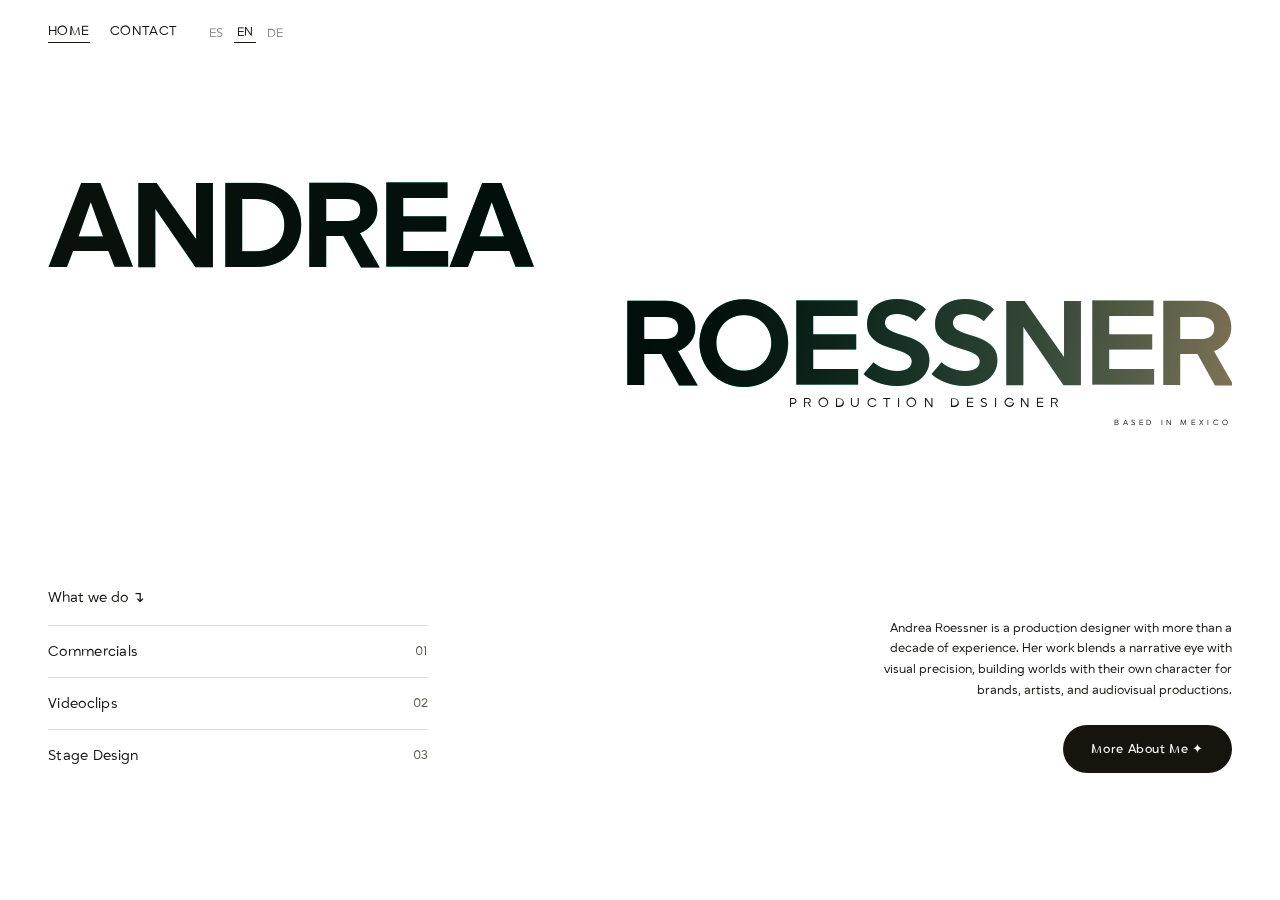
==== index.html @ 3657952a "Initial commit: sitio portafolio Andrea Roessner Sitio estático HTML/CSS/JS sin build step, con home" ====
<!DOCTYPE html>
<html lang="es">
<head>
<meta charset="utf-8">
<meta name="viewport" content="width=device-width, initial-scale=1">
<title>Andrea Roessner — Production Designer</title>
<meta name="description" content="Andrea Roessner, production designer specialized in commercials, music videos and stage design.">
<link rel="stylesheet" href="css/style.css">
</head>
<body>

<div class="page">
  <div data-nav="home"></div>

  <section class="hero" id="hero">
    <div class="hero__bg" data-bg="commercials"><img src="assets/comerciales-bg.jpg" alt=""></div>
    <div class="hero__bg" data-bg="videoclips"><img src="assets/videoclips-bg.jpg" alt=""></div>
    <div class="hero__bg" data-bg="stagedesign"><img src="assets/escenografias-bg.jpg" alt=""></div>
    <div class="hero__overlay" data-overlay="commercials"></div>
    <div class="hero__overlay" data-overlay="videoclips"></div>
    <div class="hero__overlay" data-overlay="stagedesign"></div>

    <div class="hero__name">
      <div class="hero__name-line hero__name-line--andrea aurora-text aurora-5 aurora-commercials" id="name-andrea">ANDREA</div>
      <div class="hero__name-line hero__name-line--roessner aurora-text aurora-5 aurora-commercials" id="name-roessner"><span>RO</span><span id="essner-start">ESSNER</span></div>
      <div class="hero__role" id="role-label" data-i18n="home.role"></div>
      <div class="hero__location" data-i18n="home.location"></div>
    </div>

    <div class="hero__row">
      <div>
        <div class="hero__what" data-i18n="home.whatWeDo"></div>
        <div id="what-we-do-list">
          <div class="hero__list-item" data-hover="commercials">
            <span data-i18n="home.serviceCommercials"></span>
            <span>01</span>
          </div>
          <div class="hero__list-item" data-hover="videoclips">
            <span data-i18n="home.serviceVideoclips"></span>
            <span>02</span>
          </div>
          <div class="hero__list-item" data-hover="stagedesign">
            <span data-i18n="home.serviceStagedesign"></span>
            <span>03</span>
          </div>
        </div>
      </div>

      <div class="hero__about">
        <p data-i18n="home.about"></p>
        <a href="mailto:hola@andrearoessner.com" class="hero__cta" data-i18n="home.cta"></a>
      </div>
    </div>
  </section>
</div>

<script src="js/i18n.js"></script>
<script src="js/partials.js"></script>
<script src="js/main.js"></script>
<script src="js/home.js"></script>
</body>
</html>
---- css/style.css ----
/* ===== Fonts ===== */
@font-face { font-family: 'Grift'; src: url('../assets/fonts/Grift-Regular.ttf') format('truetype'); font-weight: 400; font-display: swap; }
@font-face { font-family: 'Grift'; src: url('../assets/fonts/Grift-Medium.ttf') format('truetype'); font-weight: 500; font-display: swap; }
@font-face { font-family: 'Grift'; src: url('../assets/fonts/Grift-SemiBold.ttf') format('truetype'); font-weight: 600; font-display: swap; }
@font-face { font-family: 'Grift'; src: url('../assets/fonts/Grift-Bold.ttf') format('truetype'); font-weight: 700; font-display: swap; }
@font-face { font-family: 'Grift'; src: url('../assets/fonts/Grift-Black.ttf') format('truetype'); font-weight: 900; font-display: swap; }

/* ===== Tokens ===== */
:root {
  --ink: #17140E;
  --ink-soft: #6B6558;
  --paper: #FFFFFF;
  --cream: #F5F3EE;
  --border: rgba(23, 20, 14, 0.15);
  --border-active: rgba(245, 243, 238, 0.35);
}

* { box-sizing: border-box; }
html, body { margin: 0; padding: 0; }
body {
  background: var(--paper);
  color: var(--ink);
  font-family: 'Grift', sans-serif;
  min-height: 100vh;
  overflow-x: hidden;
}
a { color: var(--ink); text-decoration: none; }
img { max-width: 100%; }

/* ===== Keyframes ===== */
@keyframes fadeUp { from { opacity: 0; transform: translateY(28px); } to { opacity: 1; transform: translateY(0); } }
@keyframes fadeInLeft { from { opacity: 0; transform: translateX(-40px); } to { opacity: 1; transform: translateX(0); } }
@keyframes fadeInRight { from { opacity: 0; transform: translateX(40px); } to { opacity: 1; transform: translateX(0); } }
@keyframes auroraMove {
  0% { background-position: 0% 50%, 100% 0%, 0% 100%, 100% 100%; }
  50% { background-position: 100% 50%, 0% 100%, 100% 0%, 0% 0%; }
  100% { background-position: 0% 50%, 100% 0%, 0% 100%, 100% 100%; }
}
@keyframes galleryMarquee { from { transform: translateX(0); } to { transform: translateX(-50%); } }
@keyframes spin { to { transform: rotate(360deg); } }

/* ===== Aurora gradient text ===== */
.aurora-text {
  background-image:
    radial-gradient(circle at 20% 30%, var(--a1, #00c2ff) 0%, transparent 45%),
    radial-gradient(circle at 80% 20%, var(--a2, #ffc640) 0%, transparent 45%),
    radial-gradient(circle at 20% 80%, var(--a3, #33ff8c) 0%, transparent 45%),
    radial-gradient(circle at 80% 80%, var(--a4, #e54cff) 0%, transparent 45%);
  background-size: 220% 220%;
  background-color: var(--ink);
  background-blend-mode: multiply;
  -webkit-background-clip: text;
  background-clip: text;
  color: transparent;
  -webkit-text-fill-color: transparent;
  animation: auroraMove 14s ease-in-out infinite;
  transition: background-color 0.5s ease;
}
.aurora-text.aurora-5 {
  background-image:
    radial-gradient(circle at 20% 30%, var(--a1) 0%, transparent 45%),
    radial-gradient(circle at 80% 20%, var(--a2) 0%, transparent 45%),
    radial-gradient(circle at 20% 80%, var(--a3) 0%, transparent 45%),
    radial-gradient(circle at 80% 80%, var(--a4) 0%, transparent 45%),
    radial-gradient(circle at 50% 50%, var(--a5) 0%, transparent 50%);
}
.aurora-commercials { --a1:#00C2CB; --a2:#FFE38A; --a3:#7FE0D4; --a4:#FF5D8F; --a5:#FF9A76; }
.aurora-talk { --a1:#7EC8E3; --a2:#3B82C4; --a3:#A9DDF3; --a4:#1E3A6E; --a5:#5AA9DC; }
.aurora-pink { --a1:#E6007E; --a2:#FF4FA3; --a3:#C90067; --a4:#FF80C0; --a5:#F0006B; }

/* ===== Nav ===== */
.nav {
  position: fixed;
  top: 0; left: 0; right: 0;
  z-index: 30;
  display: flex;
  align-items: center;
  justify-content: space-between;
  flex-wrap: wrap;
  gap: 10px 24px;
  padding: 22px 48px;
  background: rgba(255,255,255,0.9);
  transition: background-color 0.5s ease;
}
.nav.nav--transparent { background: transparent; }
.nav__logo {
  font-weight: 700;
  font-size: 16px;
  letter-spacing: 0.02em;
}
.nav__links {
  display: flex;
  align-items: center;
  flex-wrap: wrap;
  gap: 12px 20px;
  font-size: 14px;
  letter-spacing: 0.03em;
}
@media (max-width: 700px) {
  .nav { padding: 16px 20px; }
  .nav__logo { font-size: 13px; }
  .nav__links { font-size: 12px; gap: 8px 14px; }
  .lang-switch { margin-left: 0; }
}
.nav__links a {
  color: inherit;
  border-bottom: 1px solid transparent;
  transition: color 0.25s ease, border-color 0.25s ease;
  padding-bottom: 2px;
}
.nav__links a:hover,
.nav__links a[aria-current="page"] { border-bottom-color: currentColor; }

.nav--transparent { color: var(--ink); transition: color 0.5s ease; }
.nav--transparent.on-image { color: var(--cream); }

.lang-switch {
  display: flex;
  gap: 8px;
  font-size: 12px;
  letter-spacing: 0.05em;
  margin-left: 8px;
}
.lang-switch button {
  appearance: none;
  background: none;
  border: none;
  font-family: 'Grift', sans-serif;
  color: inherit;
  opacity: 0.5;
  cursor: pointer;
  padding: 2px 3px;
  transition: opacity 0.25s ease;
}
.lang-switch button:hover { opacity: 0.9; }
.lang-switch button[aria-current="true"] {
  opacity: 1;
  border-bottom: 1px solid currentColor;
}

/* Hamburger (Home page uses this instead of link list) */
.nav__burger {
  cursor: pointer;
  display: flex;
  flex-direction: column;
  gap: 5px;
  padding: 6px;
}
.nav__burger span { width: 22px; height: 2px; background: currentColor; display: block; transition: background-color 0.5s ease; }
.nav__dropdown {
  position: absolute;
  top: 100%; right: 0;
  margin-top: 8px;
  background: var(--paper);
  color: var(--ink);
  border: 1px solid var(--border);
  border-radius: 8px;
  padding: 10px 0;
  min-width: 180px;
  box-shadow: 0 12px 32px rgba(0,0,0,0.12);
  display: none;
  flex-direction: column;
}
.nav__dropdown.open { display: flex; }
.nav__dropdown a {
  padding: 10px 20px;
  font-size: 14px;
  letter-spacing: 0.03em;
  transition: background-color 0.2s ease;
}
.nav__dropdown a:hover { background: rgba(0,0,0,0.04); }
.nav__dropdown .lang-switch { padding: 8px 20px 2px; margin-left: 0; }

/* ===== Footer ===== */
.footer {
  display: grid;
  grid-template-columns: 1fr auto 1fr;
  align-items: center;
  padding: 20px 48px;
  font-size: 12px;
  letter-spacing: 0.02em;
  color: var(--ink-soft);
  margin-top: auto;
}
.footer__credit { justify-self: start; transition: color 0.25s ease; }
.footer__copy { justify-self: center; white-space: nowrap; }
.footer__social { display: flex; gap: 16px; justify-self: end; }
.footer__social a { color: var(--ink-soft); transition: color 0.25s ease; }
.footer__social a:hover { color: var(--ink); }
@media (max-width: 640px) {
  .footer {
    grid-template-columns: 1fr;
    justify-items: center;
    gap: 10px;
    padding: 24px 20px;
    text-align: center;
  }
  .footer__credit, .footer__copy, .footer__social { justify-self: center; }
  .footer__copy { white-space: normal; }
}

.page {
  min-height: 100vh;
  display: flex;
  flex-direction: column;
}

/* ===== Let's Talk CTA ===== */
.talk-section {
  display: flex;
  flex-direction: column;
  align-items: center;
  padding: 120px 48px 80px;
  text-align: center;
}
.talk-cta {
  font-weight: 900;
  font-size: clamp(56px, 9vw, 160px);
  letter-spacing: -0.01em;
  transition: opacity 0.25s ease;
  line-height: 1;
}
.talk-cta:hover { opacity: 0.6; }
.talk-email {
  font-weight: 500;
  font-size: 18px;
  letter-spacing: 0.02em;
  color: var(--ink-soft);
  transition: color 0.25s ease;
  margin-top: 12px;
  display: inline-block;
}
.talk-email:hover { color: var(--ink); }

/* ===== Category grid (Comerciales/Videoclips/Escenografias) ===== */
.category-hero {
  padding: 170px 48px 40px;
  text-align: center;
}
.category-hero h1 {
  font-weight: 700;
  font-size: clamp(52px, 9vw, 120px);
  line-height: 0.95;
  letter-spacing: -0.02em;
  margin: 0;
}
.category-blurb {
  max-width: 560px;
  margin: 20px auto 0;
  font-size: 14px;
  color: var(--ink-soft);
  line-height: 1.6;
}
.project-grid {
  padding: 0 18px 50px;
  display: grid;
  grid-template-columns: repeat(3, minmax(0, 1fr));
  gap: 28px 20px;
}
@media (max-width: 900px) { .project-grid { grid-template-columns: repeat(2, minmax(0,1fr)); } }
@media (max-width: 560px) { .project-grid { grid-template-columns: 1fr; } }

.project-card { display: block; color: inherit; }
.project-card__media {
  position: relative;
  overflow: hidden;
  margin-bottom: 8px;
  border-radius: 10px;
  height: 215px;
  background: #17140E;
}
.project-card__media iframe {
  position: absolute;
  top: 50%; left: 50%;
  width: 100%; height: 100%;
  min-width: 100%; min-height: 100%;
  transform: translate(-50%, -50%) scale(1.4);
  border: 0;
  pointer-events: none;
}
.project-card__media img {
  position: absolute;
  inset: 0;
  width: 100%; height: 100%;
  object-fit: cover;
}
.project-card__overlay {
  position: absolute;
  inset: 0;
  background: rgba(0,0,0,0.55);
  opacity: 0;
  transition: opacity 0.3s ease;
  display: flex;
  align-items: flex-end;
  justify-content: space-between;
  padding: 10px 10px 14px;
  z-index: 2;
}
.project-card:hover .project-card__overlay { opacity: 1; }
.project-card:hover .project-card__media img,
.project-card:hover .project-card__media iframe { transform: translate(-50%, -50%) scale(1.46); }
.project-card__media img { transition: transform 0.6s ease; }
.project-card__media iframe { transition: transform 0.6s ease; }
.project-card__overlay span { color: var(--cream); font-size: 11px; letter-spacing: 0.02em; }
.project-card__title {
  font-weight: 500;
  font-size: 16px;
  display: inline-block;
  border-bottom: 1px solid transparent;
  transition: border-color 0.3s ease;
}
.project-card:hover .project-card__title { border-bottom-color: var(--ink); }

/* ===== Home hero ===== */
.hero {
  position: relative;
  overflow: hidden;
  display: flex;
  flex-direction: column;
  padding: 130px 48px 56px;
  flex: 1;
}
.hero__bg {
  position: absolute;
  inset: 0;
  opacity: 0;
  transition: opacity 0.7s ease;
}
.hero__bg img { width: 100%; height: 100%; object-fit: cover; }
.hero__bg.active { opacity: 1; }
.hero__overlay {
  position: absolute;
  inset: 0;
  background: rgba(0,0,0,0.45);
  opacity: 0;
  transition: opacity 0.7s ease;
  pointer-events: none;
}
.hero__overlay.active { opacity: 1; }

.hero__name {
  position: relative;
  z-index: 2;
  margin-top: 40px;
}
.hero__name-line {
  font-weight: 700;
  font-size: clamp(52px, 10vw, 140px);
  line-height: 0.92;
  letter-spacing: -0.02em;
  transition: color 0.5s ease, text-align 0.4s ease;
}
.hero__name-line--andrea {
  text-align: left;
  animation: fadeInLeft 1s ease-out 0.15s both, auroraMove 14s ease-in-out infinite;
}
.hero__name-line--roessner {
  text-align: right;
  animation: fadeInRight 1s ease-out 0.35s both, auroraMove 14s ease-in-out infinite reverse;
}
.hero__name-line--andrea.justify-left { text-align: left; }

.hero__role {
  font-size: 14px;
  letter-spacing: 0.45em;
  margin-top: -12px;
  text-transform: uppercase;
  transition: color 0.5s ease, margin-left 0.2s ease;
  text-align: left;
}
.hero__location {
  font-size: 8px;
  letter-spacing: 0.45em;
  margin-top: 6px;
  text-transform: uppercase;
  transition: color 0.5s ease;
  text-align: right;
}

.hero__row {
  position: relative;
  z-index: 2;
  display: grid;
  grid-template-columns: minmax(260px, 380px) 1fr;
  gap: 60px;
  margin-top: 160px;
  animation: fadeUp 0.9s ease-out 0.3s both;
}
@media (max-width: 760px) {
  .hero__row { grid-template-columns: 1fr; margin-top: 80px; }
  .hero__about { align-items: flex-start !important; text-align: left !important; }
  .hero__about p { text-align: left !important; width: auto !important; }
  .hero__role {
    margin-left: 0 !important;
    margin-top: 14px;
    letter-spacing: 0.25em;
    text-align: left;
  }
  .hero__location { text-align: left; letter-spacing: 0.25em; }
  .hero__name-line { letter-spacing: -0.01em; }
}
.hero__what { font-size: 15px; margin-bottom: 18px; transition: color 0.5s ease; }
.hero__list-item {
  display: flex;
  align-items: center;
  justify-content: space-between;
  padding: 16px 0;
  border-top: 1px solid var(--border);
  cursor: pointer;
  transition: all 0.5s ease;
}
.hero__list-item.active { border-top-color: var(--border-active); color: var(--cream); }
.hero__list-item span:first-child { font-size: 15px; letter-spacing: 0.02em; }
.hero__list-item span:last-child { font-size: 13px; color: #5C5648; transition: color 0.5s ease; }
.hero.on-image .hero__list-item span:last-child { color: rgba(245,243,238,0.7); }

.hero__about {
  display: flex;
  flex-direction: column;
  gap: 24px;
  align-items: flex-end;
}
.hero__about p {
  font-size: 13px;
  line-height: 1.6;
  max-width: 480px;
  margin: 30px 0 0;
  transition: color 0.5s ease;
  text-align: right;
  width: 364px;
  max-width: 100%;
}
.hero__cta {
  display: inline-flex;
  align-items: center;
  gap: 10px;
  font-size: 13px;
  font-weight: 500;
  letter-spacing: 0.05em;
  padding: 16px 28px;
  border-radius: 100px;
  background: var(--ink);
  color: var(--paper);
  transition: transform 0.4s ease, background-color 0.5s ease, color 0.5s ease;
}
.hero__cta:hover { transform: translateY(-2px); }

/* Hero "on-image" state: hovering a What-We-Do item crossfades in a category
   background image, darkens the whole hero, and flips text to cream. */
.hero.on-image .aurora-text { background-color: var(--cream); }
.hero.on-image .hero__role,
.hero.on-image .hero__location,
.hero.on-image .hero__what { color: var(--cream); }
.hero.on-image .hero__about p { color: rgba(245,243,238,0.7); }
.hero.on-image .hero__cta { background: var(--cream); color: var(--ink); }

/* ===== Project detail ===== */
.detail-title-section { padding: 150px 48px 0; padding-top: 115px; }
.detail-title-section h1 {
  font-weight: 900;
  font-size: clamp(48px, 8vw, 110px);
  line-height: 0.95;
  letter-spacing: -0.02em;
  margin: 40px 0 0;
}
.detail-video {
  position: relative;
  overflow: hidden;
  height: 70vh;
  max-height: 760px;
  background: var(--ink);
  cursor: pointer;
  margin-top: 12px;
}
.detail-video iframe {
  position: absolute;
  top: 50%; left: 50%;
  width: 100%; height: 100%;
  min-width: 100%; min-height: 100%;
  transform: translate(-50%, -50%) scale(1.15);
  border: 0;
  pointer-events: none;
}
.detail-video__overlay {
  position: absolute;
  inset: 0;
  background: rgba(0,0,0,0);
  opacity: 0;
  transition: opacity 0.3s ease, background 0.3s ease;
  display: flex;
  align-items: center;
  justify-content: center;
}
.detail-video:hover .detail-video__overlay { opacity: 1; background: rgba(0,0,0,0.75); }
.detail-video__watch {
  display: flex;
  align-items: center;
  gap: 10px;
  border: 1px solid var(--cream);
  border-radius: 100px;
  padding: 14px 32px;
}
.detail-video__watch span { color: var(--cream); font-size: 14px; letter-spacing: 0.15em; font-weight: 600; }

.detail-meta {
  padding: 48px 48px 0;
}
.detail-meta__inner {
  max-width: 1200px;
  margin: 0 auto;
  display: flex;
  gap: 60px;
  justify-content: center;
  flex-wrap: wrap;
}
.detail-meta__item { display: flex; flex-direction: column; align-items: center; }
.detail-meta__label { font-size: 13px; letter-spacing: 0.05em; color: var(--ink-soft); text-transform: uppercase; margin-bottom: 8px; }
.detail-meta__value { font-weight: 700; font-size: 18px; }

.detail-gallery { padding: 64px 0 0; overflow: hidden; }
.detail-gallery__track { display: flex; gap: 20px; width: max-content; animation: galleryMarquee 75s linear infinite; }
.detail-gallery__track.paused { animation-play-state: paused; }
.detail-gallery__item { position: relative; flex: 0 0 420px; aspect-ratio: 16/9; border-radius: 10px; overflow: hidden; cursor: pointer; }
.detail-gallery__item img { width: 100%; height: 100%; object-fit: cover; display: block; }

.lightbox {
  position: fixed; inset: 0;
  background: rgba(23,20,14,0.92);
  z-index: 50;
  display: flex;
  align-items: center;
  justify-content: center;
  padding: 60px;
}
.lightbox[hidden] { display: none; }
.lightbox__frame { position: relative; width: 100%; max-width: 1100px; aspect-ratio: 16/9; }
.lightbox__frame img { width: 100%; height: 100%; object-fit: cover; border-radius: 8px; }
.lightbox__close, .video-fullscreen__close {
  position: absolute;
  top: 32px; right: 48px;
  color: var(--cream);
  font-size: 14px;
  letter-spacing: 0.05em;
  cursor: pointer;
}
.video-fullscreen {
  position: fixed; inset: 0;
  background: #000;
  z-index: 60;
}
.video-fullscreen[hidden] { display: none; }
.video-fullscreen iframe { width: 100%; height: 100%; border: 0; }

/* ===== Contact ===== */
.contact-hero { padding: 170px 48px 0; }
.contact-hero__inner {
  display: flex;
  align-items: baseline;
  justify-content: space-between;
  max-width: 1200px;
  margin: 0 auto;
}
.contact-hero h1 { font-weight: 900; font-size: clamp(52px, 9vw, 120px); line-height: 0.95; letter-spacing: -0.02em; margin: 0; }
.contact-hero__year { font-size: 14px; letter-spacing: 0.03em; color: var(--ink-soft); }

.contact-grid {
  padding: 80px 48px 0;
}
.contact-grid__inner {
  max-width: 1200px;
  margin: 0 auto;
  display: grid;
  grid-template-columns: repeat(4, minmax(0,1fr));
  border-top: 1px solid var(--border);
}
@media (max-width: 700px) { .contact-grid__inner { grid-template-columns: repeat(2, minmax(0,1fr)); } }
.contact-grid__cell {
  display: flex;
  flex-direction: column;
  gap: 16px;
  padding: 32px 24px 32px 0;
  border-bottom: 1px solid var(--border);
  border-right: 1px solid var(--border);
  transition: opacity 0.25s ease;
}
a.contact-grid__cell:hover { opacity: 0.55; }
.contact-grid__label { font-size: 13px; letter-spacing: 0.05em; color: var(--ink-soft); text-transform: uppercase; margin-left: 10px; }
.contact-grid__value { font-weight: 700; font-size: clamp(14px,1.3vw,18px); word-break: break-word; overflow-wrap: break-word; margin-left: 15px; }

.contact-about { padding: 100px 48px 100px; flex: 1; }
.contact-about__inner {
  max-width: 1200px;
  margin: 0 auto;
  display: grid;
  grid-template-columns: minmax(220px,320px) 1fr;
  gap: 60px;
}
@media (max-width: 700px) { .contact-about__inner { grid-template-columns: 1fr; } }
.contact-about__label { font-size: 14px; letter-spacing: 0.02em; color: var(--ink-soft); text-transform: uppercase; }
.contact-about__text { font-size: 22px; line-height: 1.5; margin: 0; max-width: 720px; font-weight: 500; }

/* Fade-in on scroll utility */
[data-reveal] { opacity: 0; transform: translateY(24px); transition: opacity 0.8s ease, transform 0.8s ease; }
[data-reveal].in-view { opacity: 1; transform: translateY(0); }
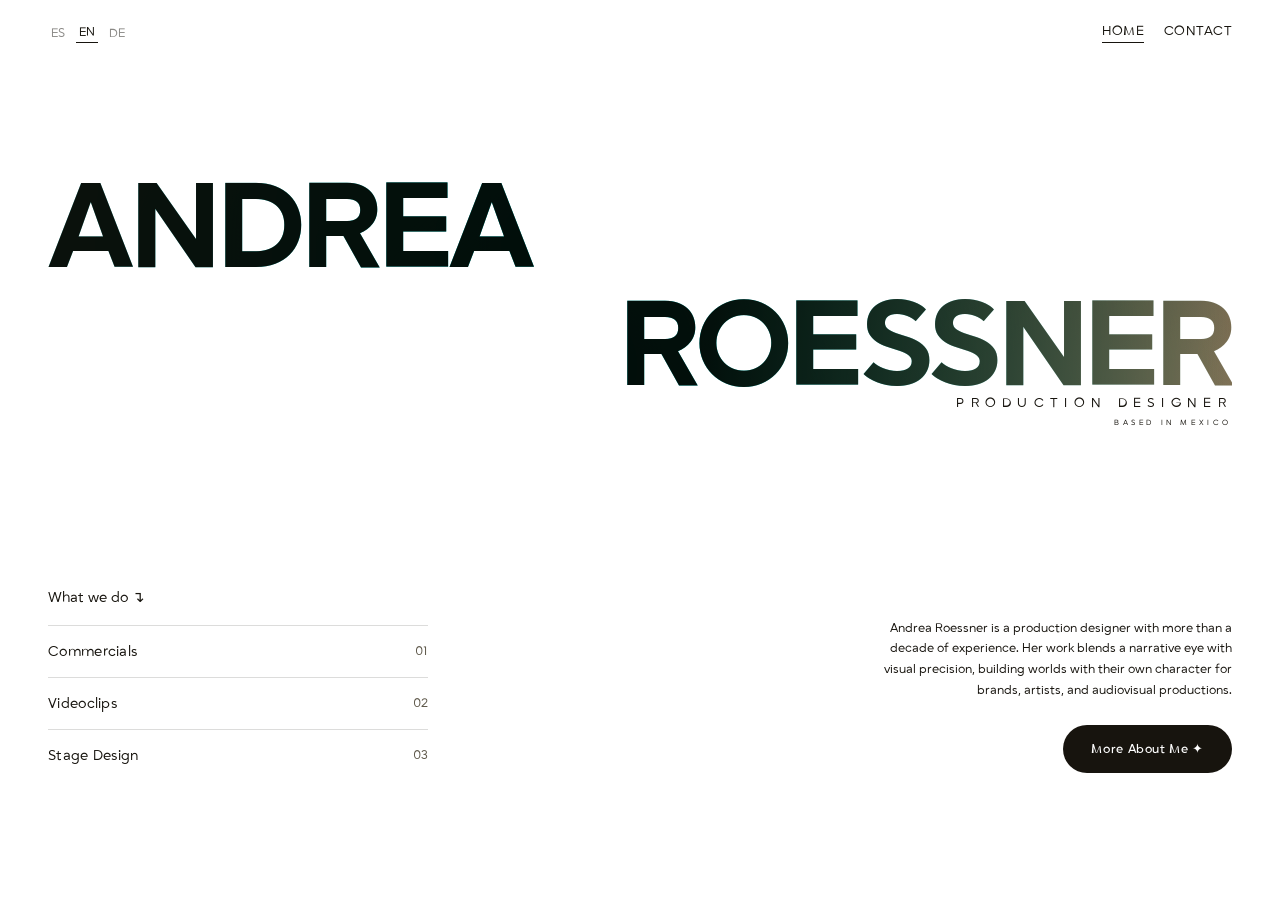
==== commit 69645290: "Ajustes de home/nav y reorganización de proyecto y assets - Quitar el hover que justificaba ROESSNER" ====
--- a/index.html
+++ b/index.html
@@ -22,7 +22,7 @@
 
     <div class="hero__name">
       <div class="hero__name-line hero__name-line--andrea aurora-text aurora-5 aurora-commercials" id="name-andrea">ANDREA</div>
-      <div class="hero__name-line hero__name-line--roessner aurora-text aurora-5 aurora-commercials" id="name-roessner"><span>RO</span><span id="essner-start">ESSNER</span></div>
+      <div class="hero__name-line hero__name-line--roessner aurora-text aurora-5 aurora-commercials" id="name-roessner"><span>RO</span><span>ESSNER</span></div>
       <div class="hero__role" id="role-label" data-i18n="home.role"></div>
       <div class="hero__location" data-i18n="home.location"></div>
     </div>
@@ -31,18 +31,18 @@
       <div>
         <div class="hero__what" data-i18n="home.whatWeDo"></div>
         <div id="what-we-do-list">
-          <div class="hero__list-item" data-hover="commercials">
+          <a class="hero__list-item" data-hover="commercials" href="comerciales.html">
             <span data-i18n="home.serviceCommercials"></span>
             <span>01</span>
-          </div>
-          <div class="hero__list-item" data-hover="videoclips">
+          </a>
+          <a class="hero__list-item" data-hover="videoclips" href="videoclips.html">
             <span data-i18n="home.serviceVideoclips"></span>
             <span>02</span>
-          </div>
-          <div class="hero__list-item" data-hover="stagedesign">
+          </a>
+          <a class="hero__list-item" data-hover="stagedesign" href="escenografias.html">
             <span data-i18n="home.serviceStagedesign"></span>
             <span>03</span>
-          </div>
+          </a>
         </div>
       </div>
 
--- a/css/style.css
+++ b/css/style.css
@@ -88,6 +88,12 @@
   font-size: 16px;
   letter-spacing: 0.02em;
 }
+.nav__right {
+  display: flex;
+  align-items: center;
+  flex-wrap: wrap;
+  gap: 24px;
+}
 .nav__links {
   display: flex;
   align-items: center;
@@ -100,7 +106,6 @@
   .nav { padding: 16px 20px; }
   .nav__logo { font-size: 13px; }
   .nav__links { font-size: 12px; gap: 8px 14px; }
-  .lang-switch { margin-left: 0; }
 }
 .nav__links a {
   color: inherit;
@@ -119,7 +124,6 @@
   gap: 8px;
   font-size: 12px;
   letter-spacing: 0.05em;
-  margin-left: 8px;
 }
 .lang-switch button {
   appearance: none;
@@ -365,8 +369,8 @@
   letter-spacing: 0.45em;
   margin-top: -12px;
   text-transform: uppercase;
-  transition: color 0.5s ease, margin-left 0.2s ease;
-  text-align: left;
+  transition: color 0.5s ease;
+  text-align: right;
 }
 .hero__location {
   font-size: 8px;
@@ -408,6 +412,8 @@
   border-top: 1px solid var(--border);
   cursor: pointer;
   transition: all 0.5s ease;
+  color: inherit;
+  text-decoration: none;
 }
 .hero__list-item.active { border-top-color: var(--border-active); color: var(--cream); }
 .hero__list-item span:first-child { font-size: 15px; letter-spacing: 0.02em; }
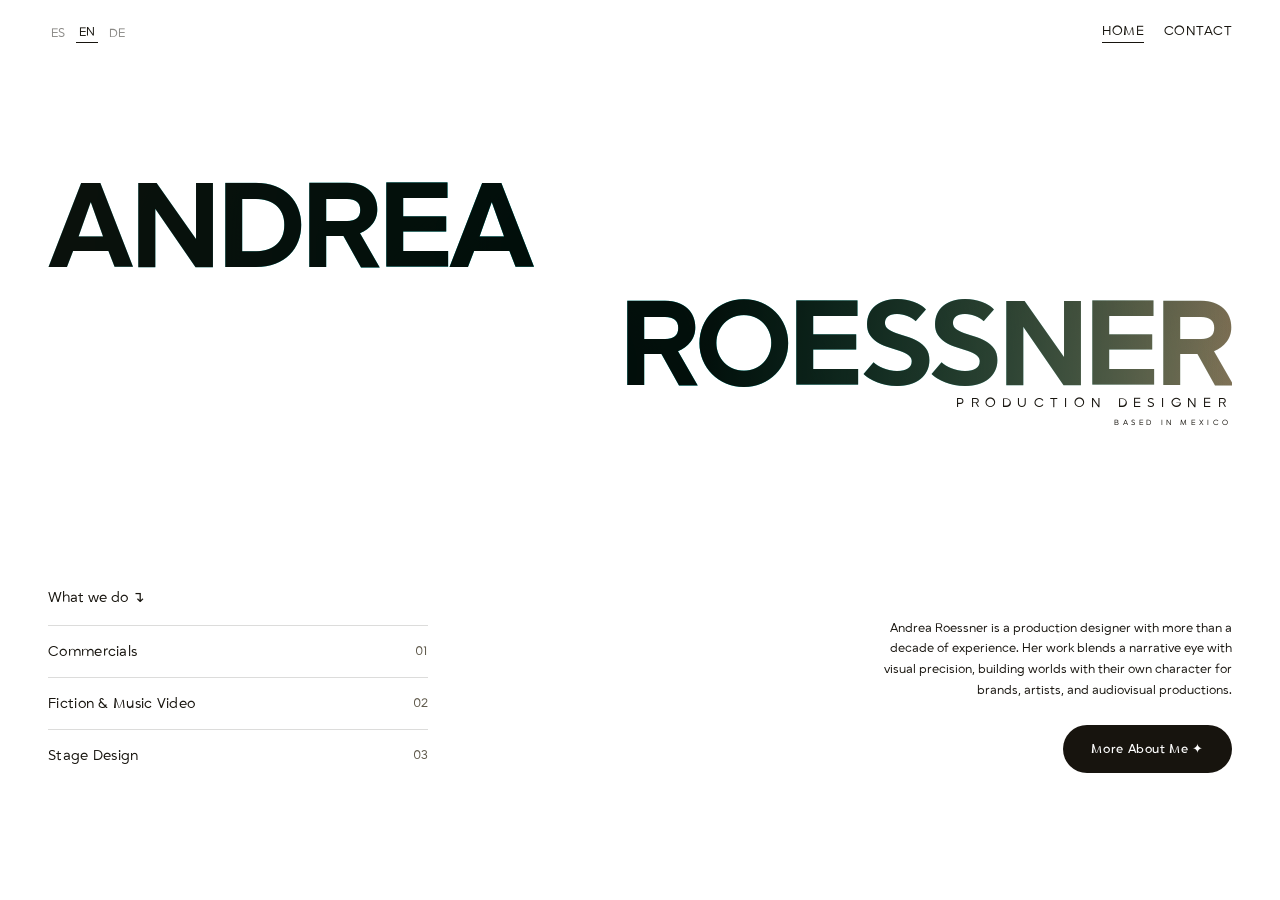
==== commit 424d45eb: "Agregar Price Travel y Pepto-Bismol, actualizar fotos de Gayoso y fondos del home - Agrega los comer" ====
--- a/index.html
+++ b/index.html
@@ -13,9 +13,9 @@
   <div data-nav="home"></div>
 
   <section class="hero" id="hero">
-    <div class="hero__bg" data-bg="commercials"><img src="assets/comerciales-bg.jpg" alt=""></div>
-    <div class="hero__bg" data-bg="videoclips"><img src="assets/videoclips-bg.jpg" alt=""></div>
-    <div class="hero__bg" data-bg="stagedesign"><img src="assets/escenografias-bg.jpg" alt=""></div>
+    <div class="hero__bg" data-bg="commercials"><img src="assets/comerciales-bg_.jpg" alt=""></div>
+    <div class="hero__bg" data-bg="videoclips"><img src="assets/videoclips-bg_.jpg" alt=""></div>
+    <div class="hero__bg" data-bg="stagedesign"><img src="assets/escenografias-bg_.jpg" alt=""></div>
     <div class="hero__overlay" data-overlay="commercials"></div>
     <div class="hero__overlay" data-overlay="videoclips"></div>
     <div class="hero__overlay" data-overlay="stagedesign"></div>
--- a/css/style.css
+++ b/css/style.css
@@ -73,28 +73,28 @@
   position: fixed;
   top: 0; left: 0; right: 0;
   z-index: 30;
-  display: flex;
-  align-items: center;
-  justify-content: space-between;
-  flex-wrap: wrap;
-  gap: 10px 24px;
+  display: grid;
+  grid-template-columns: auto 1fr;
+  align-items: center;
+  row-gap: 6px;
+  column-gap: 24px;
   padding: 22px 48px;
   background: rgba(255,255,255,0.9);
   transition: background-color 0.5s ease;
 }
 .nav.nav--transparent { background: transparent; }
 .nav__logo {
+  grid-column: 1;
+  grid-row: 1;
+  justify-self: start;
   font-weight: 700;
   font-size: 16px;
   letter-spacing: 0.02em;
 }
-.nav__right {
-  display: flex;
-  align-items: center;
-  flex-wrap: wrap;
-  gap: 24px;
-}
 .nav__links {
+  grid-column: 2;
+  grid-row: 1;
+  justify-self: end;
   display: flex;
   align-items: center;
   flex-wrap: wrap;
@@ -102,10 +102,30 @@
   font-size: 14px;
   letter-spacing: 0.03em;
 }
+.nav .lang-switch {
+  grid-column: 2;
+  grid-row: 2;
+  justify-self: end;
+}
+/* Home nav: single row, no logo — lang-switch left, links right */
+.nav--home {
+  display: flex;
+  align-items: center;
+  justify-content: space-between;
+  flex-wrap: wrap;
+  gap: 10px 24px;
+}
 @media (max-width: 700px) {
   .nav { padding: 16px 20px; }
   .nav__logo { font-size: 13px; }
   .nav__links { font-size: 12px; gap: 8px 14px; }
+  .nav:not(.nav--home) {
+    grid-template-columns: 1fr;
+    justify-items: center;
+  }
+  .nav:not(.nav--home) .nav__logo { grid-column: 1; grid-row: 1; justify-self: center; }
+  .nav:not(.nav--home) .nav__links { grid-column: 1; grid-row: 2; justify-self: center; justify-content: center; }
+  .nav:not(.nav--home) .lang-switch { grid-column: 1; grid-row: 3; justify-self: center; }
 }
 .nav__links a {
   color: inherit;
@@ -244,7 +264,7 @@
 .category-hero h1 {
   font-weight: 700;
   font-size: clamp(52px, 9vw, 120px);
-  line-height: 0.95;
+  line-height: 1.1;
   letter-spacing: -0.02em;
   margin: 0;
 }
@@ -284,9 +304,10 @@
 }
 .project-card__media img {
   position: absolute;
-  inset: 0;
+  top: 50%; left: 50%;
   width: 100%; height: 100%;
   object-fit: cover;
+  transform: translate(-50%, -50%);
 }
 .project-card__overlay {
   position: absolute;
@@ -301,11 +322,24 @@
   z-index: 2;
 }
 .project-card:hover .project-card__overlay { opacity: 1; }
-.project-card:hover .project-card__media img,
 .project-card:hover .project-card__media iframe { transform: translate(-50%, -50%) scale(1.46); }
+.project-card:hover .project-card__media img { transform: translate(-50%, -50%) scale(1.12); }
 .project-card__media img { transition: transform 0.6s ease; }
 .project-card__media iframe { transition: transform 0.6s ease; }
 .project-card__overlay span { color: var(--cream); font-size: 11px; letter-spacing: 0.02em; }
+.project-card__watch {
+  position: absolute;
+  top: 50%; left: 50%;
+  transform: translate(-50%, -50%);
+  border: 1px solid var(--cream);
+  border-radius: 100px;
+  padding: 8px 22px;
+  color: var(--cream);
+  font-size: 11px;
+  letter-spacing: 0.15em;
+  font-weight: 600;
+  white-space: nowrap;
+}
 .project-card__title {
   font-weight: 500;
   font-size: 16px;
@@ -497,6 +531,7 @@
   align-items: center;
   justify-content: center;
 }
+.detail-video__overlay[hidden] { display: none; }
 .detail-video:hover .detail-video__overlay { opacity: 1; background: rgba(0,0,0,0.75); }
 .detail-video__watch {
   display: flex;
@@ -507,6 +542,18 @@
   padding: 14px 32px;
 }
 .detail-video__watch span { color: var(--cream); font-size: 14px; letter-spacing: 0.15em; font-weight: 600; }
+.detail-video--stills { cursor: default; }
+.detail-hero-carousel { position: absolute; inset: 0; }
+.detail-hero-carousel img {
+  position: absolute;
+  inset: 0;
+  width: 100%; height: 100%;
+  object-fit: cover;
+  opacity: 0;
+  transition: opacity 1s ease;
+  cursor: pointer;
+}
+.detail-hero-carousel img.active { opacity: 1; }
 
 .detail-meta {
   padding: 48px 48px 0;
@@ -540,7 +587,7 @@
 }
 .lightbox[hidden] { display: none; }
 .lightbox__frame { position: relative; width: 100%; max-width: 1100px; aspect-ratio: 16/9; }
-.lightbox__frame img { width: 100%; height: 100%; object-fit: cover; border-radius: 8px; }
+.lightbox__frame img { width: 100%; height: 100%; object-fit: cover; border-radius: 8px; transition: opacity 0.3s ease; }
 .lightbox__close, .video-fullscreen__close {
   position: absolute;
   top: 32px; right: 48px;
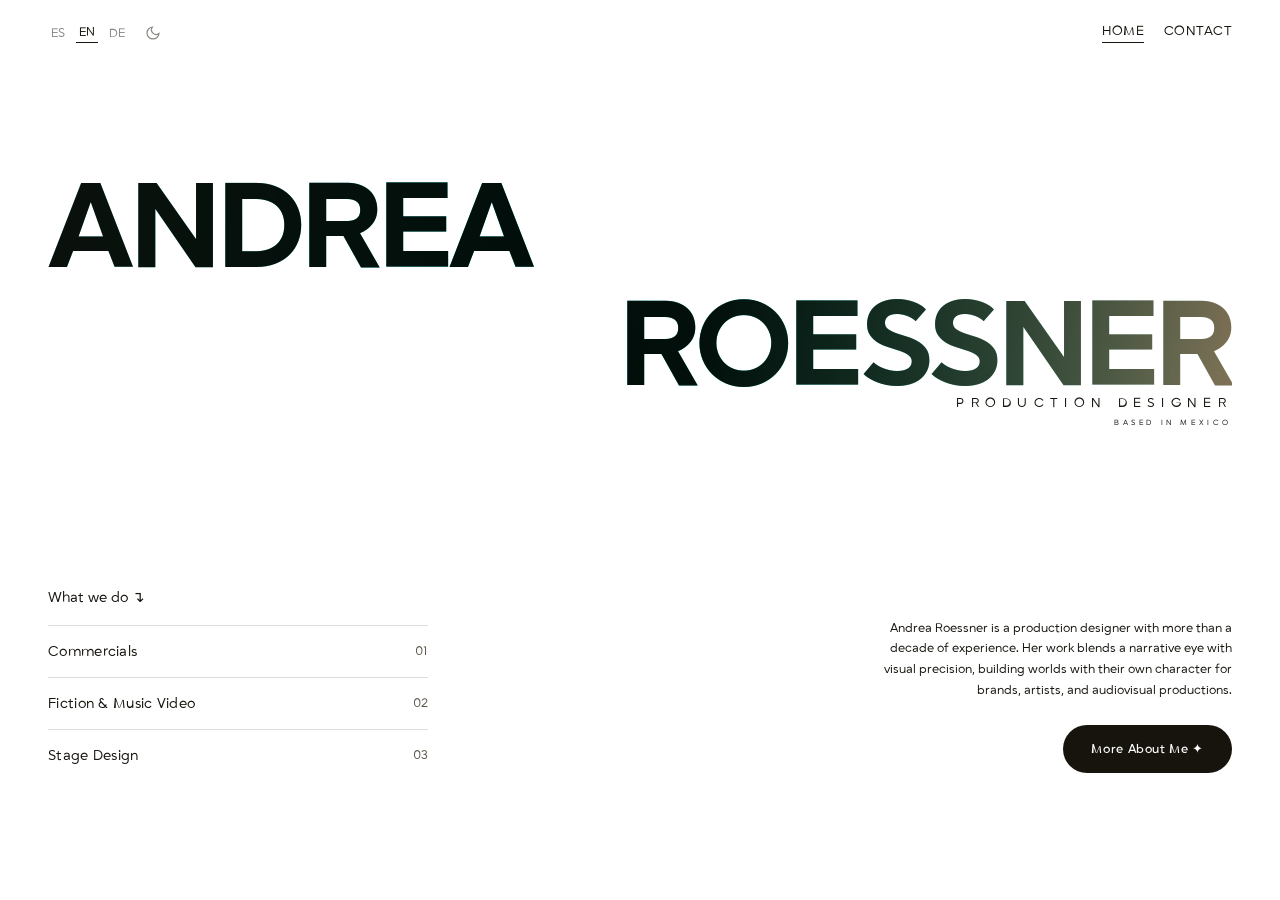
==== commit 525c9527: "Agregar modo oscuro y etiqueta de tipo traducible en tarjetas de proyectos - Botón de tema claro/osc" ====
--- a/index.html
+++ b/index.html
@@ -6,6 +6,7 @@
 <title>Andrea Roessner — Production Designer</title>
 <meta name="description" content="Andrea Roessner, production designer specialized in commercials, music videos and stage design.">
 <link rel="stylesheet" href="css/style.css">
+<script src="js/theme.js"></script>
 </head>
 <body>
 
@@ -48,7 +49,7 @@
 
       <div class="hero__about">
         <p data-i18n="home.about"></p>
-        <a href="mailto:hola@andrearoessner.com" class="hero__cta" data-i18n="home.cta"></a>
+        <a href="https://www.instagram.com/andrea.roessner/" target="_blank" rel="noopener" class="hero__cta" data-i18n="home.cta"></a>
       </div>
     </div>
   </section>
--- a/css/style.css
+++ b/css/style.css
@@ -13,6 +13,22 @@
   --cream: #F5F3EE;
   --border: rgba(23, 20, 14, 0.15);
   --border-active: rgba(245, 243, 238, 0.35);
+  --nav-bg: rgba(255,255,255,0.9);
+  --hover-bg: rgba(0,0,0,0.04);
+  --hero-num: #5C5648;
+  color-scheme: light;
+}
+
+/* Dark mode: black background, light text */
+:root[data-theme="dark"] {
+  --ink: #F5F3EE;
+  --ink-soft: #A39D90;
+  --paper: #000000;
+  --border: rgba(245, 243, 238, 0.2);
+  --nav-bg: rgba(0,0,0,0.9);
+  --hover-bg: rgba(255,255,255,0.08);
+  --hero-num: #A39D90;
+  color-scheme: dark;
 }
 
 * { box-sizing: border-box; }
@@ -79,7 +95,7 @@
   row-gap: 6px;
   column-gap: 24px;
   padding: 22px 48px;
-  background: rgba(255,255,255,0.9);
+  background: var(--nav-bg);
   transition: background-color 0.5s ease;
 }
 .nav.nav--transparent { background: transparent; }
@@ -192,7 +208,7 @@
   letter-spacing: 0.03em;
   transition: background-color 0.2s ease;
 }
-.nav__dropdown a:hover { background: rgba(0,0,0,0.04); }
+.nav__dropdown a:hover { background: var(--hover-bg); }
 .nav__dropdown .lang-switch { padding: 8px 20px 2px; margin-left: 0; }
 
 /* ===== Footer ===== */
@@ -340,6 +356,18 @@
   font-weight: 600;
   white-space: nowrap;
 }
+.project-card__head {
+  display: flex;
+  justify-content: space-between;
+  align-items: baseline;
+  gap: 12px;
+}
+.project-card__type {
+  font-size: 12px;
+  letter-spacing: 0.03em;
+  color: var(--ink-soft);
+  white-space: nowrap;
+}
 .project-card__title {
   font-weight: 500;
   font-size: 16px;
@@ -451,7 +479,7 @@
 }
 .hero__list-item.active { border-top-color: var(--border-active); color: var(--cream); }
 .hero__list-item span:first-child { font-size: 15px; letter-spacing: 0.02em; }
-.hero__list-item span:last-child { font-size: 13px; color: #5C5648; transition: color 0.5s ease; }
+.hero__list-item span:last-child { font-size: 13px; color: var(--hero-num); transition: color 0.5s ease; }
 .hero.on-image .hero__list-item span:last-child { color: rgba(245,243,238,0.7); }
 
 .hero__about {
@@ -492,7 +520,7 @@
 .hero.on-image .hero__location,
 .hero.on-image .hero__what { color: var(--cream); }
 .hero.on-image .hero__about p { color: rgba(245,243,238,0.7); }
-.hero.on-image .hero__cta { background: var(--cream); color: var(--ink); }
+.hero.on-image .hero__cta { background: var(--cream); color: #17140E; }
 
 /* ===== Project detail ===== */
 .detail-title-section { padding: 150px 48px 0; padding-top: 115px; }
@@ -508,7 +536,7 @@
   overflow: hidden;
   height: 70vh;
   max-height: 760px;
-  background: var(--ink);
+  background: #17140E;
   cursor: pointer;
   margin-top: 12px;
 }
@@ -655,3 +683,23 @@
 /* Fade-in on scroll utility */
 [data-reveal] { opacity: 0; transform: translateY(24px); transition: opacity 0.8s ease, transform 0.8s ease; }
 [data-reveal].in-view { opacity: 1; transform: translateY(0); }
+
+/* ===== Theme toggle ===== */
+.theme-toggle {
+  appearance: none;
+  background: none;
+  border: none;
+  color: inherit;
+  cursor: pointer;
+  padding: 2px 3px;
+  margin-left: 6px;
+  opacity: 0.7;
+  display: inline-flex;
+  align-items: center;
+  transition: opacity 0.25s ease;
+}
+.theme-toggle:hover { opacity: 1; }
+.theme-toggle svg { width: 16px; height: 16px; display: block; }
+.theme-toggle .icon-sun { display: none; }
+:root[data-theme="dark"] .theme-toggle .icon-sun { display: block; }
+:root[data-theme="dark"] .theme-toggle .icon-moon { display: none; }
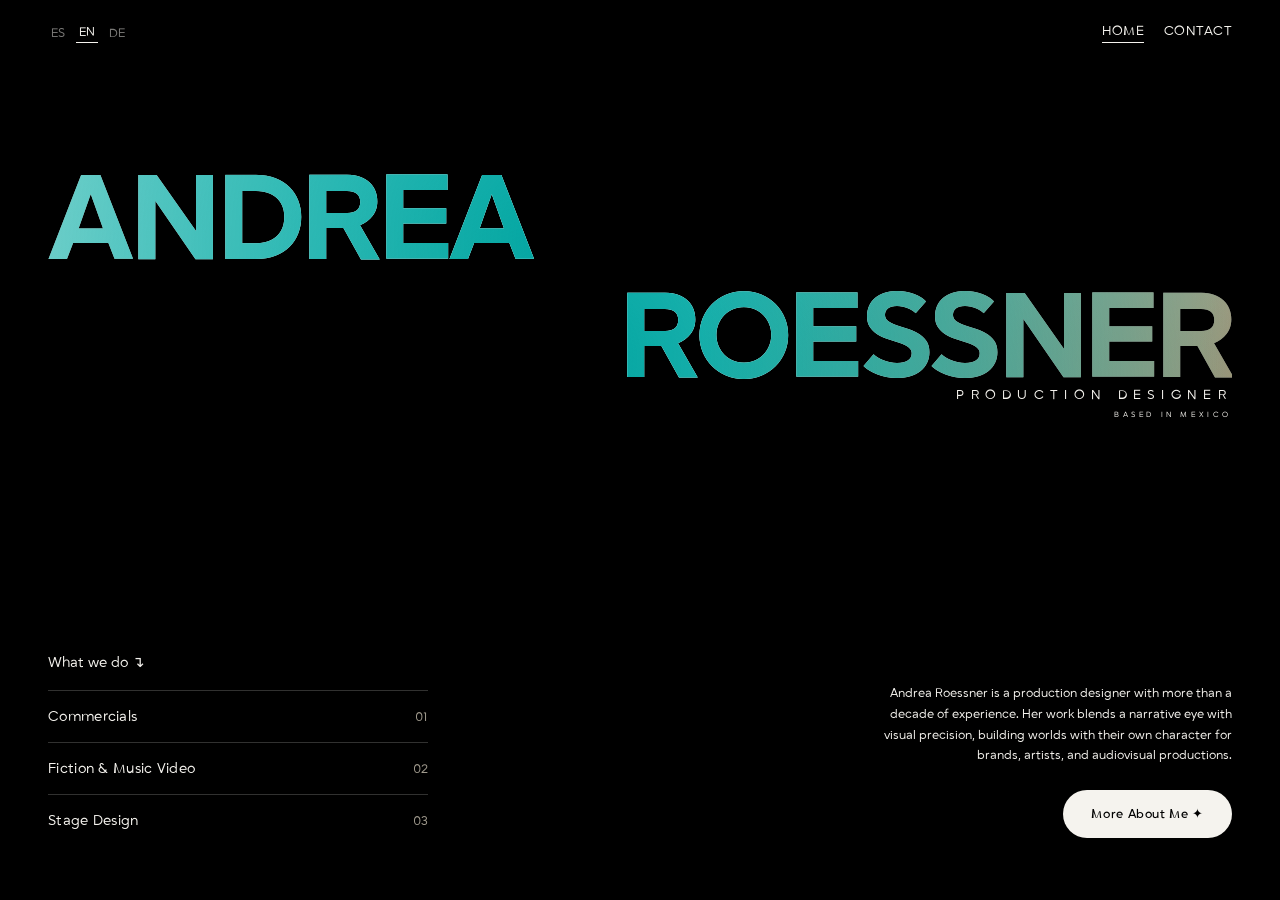
==== commit 83356f4b: "Dejar el sitio solo en modo oscuro y ajustar el home para que quepa en una pantalla - Quitar botón d" ====
--- a/index.html
+++ b/index.html
@@ -6,7 +6,6 @@
 <title>Andrea Roessner — Production Designer</title>
 <meta name="description" content="Andrea Roessner, production designer specialized in commercials, music videos and stage design.">
 <link rel="stylesheet" href="css/style.css">
-<script src="js/theme.js"></script>
 </head>
 <body>
 
--- a/css/style.css
+++ b/css/style.css
@@ -7,24 +7,12 @@
 
 /* ===== Tokens ===== */
 :root {
-  --ink: #17140E;
-  --ink-soft: #6B6558;
-  --paper: #FFFFFF;
-  --cream: #F5F3EE;
-  --border: rgba(23, 20, 14, 0.15);
-  --border-active: rgba(245, 243, 238, 0.35);
-  --nav-bg: rgba(255,255,255,0.9);
-  --hover-bg: rgba(0,0,0,0.04);
-  --hero-num: #5C5648;
-  color-scheme: light;
-}
-
-/* Dark mode: black background, light text */
-:root[data-theme="dark"] {
   --ink: #F5F3EE;
   --ink-soft: #A39D90;
   --paper: #000000;
+  --cream: #F5F3EE;
   --border: rgba(245, 243, 238, 0.2);
+  --border-active: rgba(245, 243, 238, 0.35);
   --nav-bg: rgba(0,0,0,0.9);
   --hover-bg: rgba(255,255,255,0.08);
   --hero-num: #A39D90;
@@ -383,7 +371,7 @@
   overflow: hidden;
   display: flex;
   flex-direction: column;
-  padding: 130px 48px 56px;
+  padding: clamp(84px, 14vh, 130px) 48px clamp(28px, 6vh, 56px);
   flex: 1;
 }
 .hero__bg {
@@ -407,11 +395,12 @@
 .hero__name {
   position: relative;
   z-index: 2;
-  margin-top: 40px;
+  margin-top: clamp(12px, 4vh, 40px);
 }
 .hero__name-line {
   font-weight: 700;
-  font-size: clamp(52px, 10vw, 140px);
+  /* also scales with viewport height so the whole home fits without scrolling */
+  font-size: clamp(52px, min(10vw, 15vh), 140px);
   line-height: 0.92;
   letter-spacing: -0.02em;
   transition: color 0.5s ease, text-align 0.4s ease;
@@ -449,11 +438,12 @@
   display: grid;
   grid-template-columns: minmax(260px, 380px) 1fr;
   gap: 60px;
-  margin-top: 160px;
+  margin-top: auto; /* pushes the row to the bottom of the viewport */
+  padding-top: clamp(24px, 6vh, 80px);
   animation: fadeUp 0.9s ease-out 0.3s both;
 }
 @media (max-width: 760px) {
-  .hero__row { grid-template-columns: 1fr; margin-top: 80px; }
+  .hero__row { grid-template-columns: 1fr; margin-top: 80px; padding-top: 0; }
   .hero__about { align-items: flex-start !important; text-align: left !important; }
   .hero__about p { text-align: left !important; width: auto !important; }
   .hero__role {
@@ -470,7 +460,7 @@
   display: flex;
   align-items: center;
   justify-content: space-between;
-  padding: 16px 0;
+  padding: clamp(9px, 2vh, 16px) 0;
   border-top: 1px solid var(--border);
   cursor: pointer;
   transition: all 0.5s ease;
@@ -683,23 +673,3 @@
 /* Fade-in on scroll utility */
 [data-reveal] { opacity: 0; transform: translateY(24px); transition: opacity 0.8s ease, transform 0.8s ease; }
 [data-reveal].in-view { opacity: 1; transform: translateY(0); }
-
-/* ===== Theme toggle ===== */
-.theme-toggle {
-  appearance: none;
-  background: none;
-  border: none;
-  color: inherit;
-  cursor: pointer;
-  padding: 2px 3px;
-  margin-left: 6px;
-  opacity: 0.7;
-  display: inline-flex;
-  align-items: center;
-  transition: opacity 0.25s ease;
-}
-.theme-toggle:hover { opacity: 1; }
-.theme-toggle svg { width: 16px; height: 16px; display: block; }
-.theme-toggle .icon-sun { display: none; }
-:root[data-theme="dark"] .theme-toggle .icon-sun { display: block; }
-:root[data-theme="dark"] .theme-toggle .icon-moon { display: none; }
